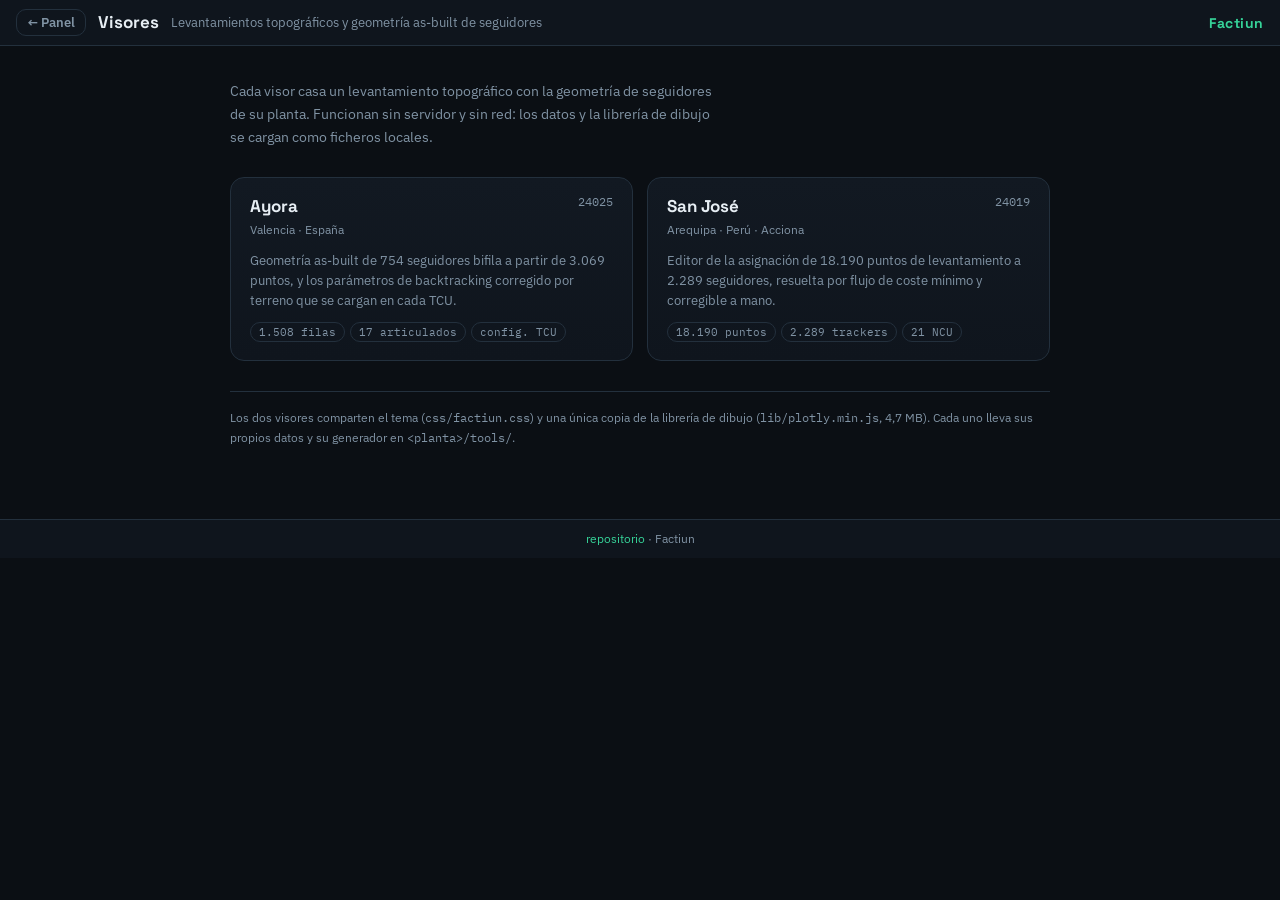
==== index.html @ 829b48a4 "Un solo repositorio para todos los visores Reestructura el repo para alojar varios visores en vez de" ====
<!doctype html>
<html lang="es">
<head>
<meta charset="UTF-8">
<meta name="viewport" content="width=device-width, initial-scale=1">
<meta name="theme-color" content="#0B0F14">
<title>Visores — Factiun</title>
<link rel="icon" href="favicon.svg">
<link rel="preconnect" href="https://fonts.googleapis.com">
<link rel="preconnect" href="https://fonts.gstatic.com" crossorigin>
<link href="https://fonts.googleapis.com/css2?family=IBM+Plex+Sans:wght@400;500;600;700&family=IBM+Plex+Mono:wght@400;600&family=Space+Grotesk:wght@600;700&display=swap" rel="stylesheet">
<link rel="stylesheet" href="css/factiun.css">
<style>
  body{display:block;overflow-y:auto}
  main{max-width:860px;margin:0 auto;padding:34px 20px 60px}
  .lead{color:var(--muted);font-size:14px;line-height:1.65;margin:0 0 28px;max-width:62ch}
  .grid{display:grid;gap:14px;grid-template-columns:repeat(auto-fit,minmax(320px,1fr))}
  .card{display:block;text-decoration:none;background:linear-gradient(180deg,var(--panel),var(--panel-2));
        border:1px solid var(--line);border-radius:var(--radius);padding:18px 19px;transition:border-color .15s}
  .card:hover{border-color:var(--accent)}
  .card h2{margin:0 0 3px;font:700 17px/1.2 var(--display);color:var(--text)}
  .card .code{float:right;font:400 12px/1 var(--mono);color:var(--muted)}
  .card .loc{font-size:12px;color:var(--muted);margin:0 0 11px}
  .card p{font-size:12.5px;color:var(--muted);line-height:1.6;margin:0 0 12px}
  .tags{display:flex;flex-wrap:wrap;gap:5px}
  .tag{font:400 10.5px/1 var(--mono);color:var(--muted);border:1px solid var(--line);border-radius:20px;padding:4px 8px}
  .foot2{margin-top:30px;padding-top:16px;border-top:1px solid var(--line);font-size:11.5px;color:var(--muted);line-height:1.7}
</style>
</head>
<body>
<header class="app-bar">
  <a class="back" href="https://imoriana3.github.io/proyectos/">← Panel</a>
  <h1>Visores</h1>
  <span class="sub">Levantamientos topográficos y geometría as-built de seguidores</span>
  <span class="brand">Factiun</span>
</header>

<main>
  <p class="lead">Cada visor casa un levantamiento topográfico con la geometría de seguidores de su planta.
  Funcionan sin servidor y sin red: los datos y la librería de dibujo se cargan como ficheros locales.</p>

  <div class="grid">
    <a class="card" href="ayora/">
      <span class="code">24025</span>
      <h2>Ayora</h2>
      <p class="loc">Valencia · España</p>
      <p>Geometría as-built de 754 seguidores bifila a partir de 3.069 puntos, y los parámetros de
      backtracking corregido por terreno que se cargan en cada TCU.</p>
      <div class="tags"><span class="tag">1.508 filas</span><span class="tag">17 articulados</span><span class="tag">config. TCU</span></div>
    </a>

    <a class="card" href="san-jose/">
      <span class="code">24019</span>
      <h2>San José</h2>
      <p class="loc">Arequipa · Perú · Acciona</p>
      <p>Editor de la asignación de 18.190 puntos de levantamiento a 2.289 seguidores, resuelta por
      flujo de coste mínimo y corregible a mano.</p>
      <div class="tags"><span class="tag">18.190 puntos</span><span class="tag">2.289 trackers</span><span class="tag">21 NCU</span></div>
    </a>
  </div>

  <p class="foot2">Los dos visores comparten el tema (<span class="mono">css/factiun.css</span>) y una única copia
  de la librería de dibujo (<span class="mono">lib/plotly.min.js</span>, 4,7 MB). Cada uno lleva sus propios datos
  y su generador en <span class="mono">&lt;planta&gt;/tools/</span>.</p>
</main>

<footer class="app-foot">
  <a href="https://github.com/imoriana3/visores">repositorio</a> · Factiun
</footer>
</body>
</html>
---- css/factiun.css ----
:root{--void:#0B0F14;--panel:#121922;--panel-2:#0F151D;--line:#23303D;--text:#E7EEF4;--muted:#8093A4;--accent:#36D399;--cyan:#46d4f4;--edit:#f5a623;--radius:14px;--sans:'IBM Plex Sans',system-ui,sans-serif;--mono:'IBM Plex Mono',ui-monospace,monospace;--display:'Space Grotesk',var(--sans);}
  *{box-sizing:border-box}
  html,body{margin:0;height:100%}
  body{background:var(--void);color:var(--text);font-family:var(--sans);display:flex;flex-direction:column}
  .mono{font-family:var(--mono);}
  /* ---- Cabecera / footer comunes Factiun ---- */
  .app-bar{display:flex;align-items:center;gap:12px;flex-wrap:wrap;padding:9px 16px;background:var(--panel-2);border-bottom:1px solid var(--line);font-family:var(--sans)}
  .app-bar .back{color:var(--muted);text-decoration:none;font:600 13px/1 var(--sans);padding:6px 10px;border:1px solid var(--line);border-radius:10px;white-space:nowrap}
  .app-bar .back:hover{color:var(--text);border-color:var(--accent)}
  .app-bar h1{margin:0;font:700 17px/1.1 var(--display);color:var(--text);letter-spacing:0;text-transform:none}
  .app-bar .sub{color:var(--muted);font-size:12.5px;margin:0 auto 0 0;line-height:1.3;text-transform:none}
  .app-bar .client{color:var(--text);font-size:11.5px;border:1px solid var(--line);padding:3px 9px;border-radius:999px}
  .app-bar .client:empty{display:none}
  .app-bar .brand{color:var(--accent);font:700 14px/1 var(--display);letter-spacing:.04em}
  .app-foot{padding:10px 16px;text-align:center;color:var(--muted);font:400 12px/1.5 var(--sans);border-top:1px solid var(--line);background:var(--panel-2)}
  .app-foot a{color:var(--accent);text-decoration:none}
  .app-foot a:hover{text-decoration:underline}
  #app{display:flex;flex:1;min-height:0;width:100%;overflow:hidden}
  #panel{width:312px;min-width:312px;background:linear-gradient(180deg,var(--panel),var(--panel-2));border-right:1px solid var(--line);padding:16px 15px;overflow-y:auto}
  #plotwrap{flex:1;position:relative;min-width:0}
  #plot{position:absolute;inset:0}
  h1{font-size:14px;margin:0;letter-spacing:.04em;font-weight:650}
  h1 .pin{color:var(--accent)}
  .sub{font-size:10.5px;color:var(--muted);margin:3px 0 12px;line-height:1.5}
  .grp{margin-bottom:13px;padding-bottom:12px;border-bottom:1px solid var(--line)}
  .grp:last-child{border-bottom:none}
  label.cap{display:block;font-size:9.5px;text-transform:uppercase;letter-spacing:.12em;color:var(--muted);margin-bottom:6px}
  select,input[type=text]{width:100%;background:var(--panel-2);border:1px solid var(--line);color:var(--text);padding:8px 9px;border-radius:7px;font-size:13px;outline:none}
  select:focus,input:focus{border-color:var(--accent)}
  .radio{display:flex;gap:5px;background:var(--panel-2);border:1px solid var(--line);border-radius:8px;padding:3px}
  .radio label{flex:1;text-align:center;font-size:11px;padding:6px 3px;border-radius:6px;cursor:pointer;color:var(--muted)}
  .radio input{display:none}
  .radio label:has(input:checked){background:var(--accent)}
  .radio label:has(input:checked) span{color:var(--void);font-weight:650}
  .chk{display:flex;align-items:center;gap:9px;font-size:12.5px;padding:5px 0;cursor:pointer}
  .chk input{accent-color:var(--accent);width:16px;height:16px}
  .row{display:flex;gap:7px}
  .btn{background:var(--accent);color:var(--void);border:none;border-radius:7px;padding:9px 10px;font-size:12px;font-weight:650;cursor:pointer;letter-spacing:.02em}
  .btn.ghost{background:transparent;border:1px solid var(--line);color:var(--text);font-weight:500}
  .btn.cyan{background:var(--cyan)}
  .btn:hover{filter:brightness(1.08)}
  .btn:disabled{opacity:.4;cursor:default}
  .msg{font-size:11px;color:var(--muted);margin-top:6px;min-height:14px}
  #stats{font-size:11.5px;color:var(--muted);line-height:1.6}
  #stats b{color:var(--text)}
  .lh{font-size:10.5px;color:var(--muted);margin-bottom:6px;line-height:1.5}
  .swrow{display:flex;flex-wrap:wrap;gap:6px}
  .sw{display:inline-flex;align-items:center;gap:5px;font-size:10px;color:var(--muted)}
  .sw i{width:12px;height:12px;border-radius:3px;display:inline-block;border:1px solid rgba(255,255,255,.15)}
  #ncuLegend{display:flex;flex-wrap:wrap;gap:6px 9px;margin-top:4px}
  .shapes{display:flex;flex-direction:column;gap:5px;font-size:11px;color:var(--muted)}
  .shapes div{display:flex;align-items:center;gap:9px}
  .shapes .m{width:15px;text-align:center;color:var(--text)}
  details summary{cursor:pointer;font-size:9.5px;text-transform:uppercase;letter-spacing:.12em;color:var(--muted);outline:none}
  .foot{font-size:9.5px;color:#5a606b;margin-top:8px;line-height:1.55}
  #counts{display:flex;flex-wrap:wrap;gap:5px;margin-top:9px}
  .pill{font-size:10px;padding:3px 7px;border-radius:20px;border:1px solid var(--c);color:var(--c)}
  /* edit box */
  #editBox{background:var(--panel-2);border:1px solid var(--line);border-radius:9px;padding:11px;opacity:.55;transition:.15s}
  #editBox.active{opacity:1;border-color:var(--cyan)}
  #selInfo{font-size:11.5px;color:var(--text);line-height:1.55;margin-bottom:9px;min-height:30px}
  #editCount{font-size:10px;color:var(--edit);margin-top:8px;text-align:right}
  #flash{position:absolute;bottom:18px;left:50%;transform:translateX(-50%);background:#1b1e26;border:1px solid var(--cyan);
    color:var(--text);padding:9px 16px;border-radius:8px;font-size:12.5px;opacity:0;transition:opacity .25s;pointer-events:none;z-index:50;font-family:var(--mono)}
  .hint{font-size:10px;color:#5a606b;margin:6px 0 0;line-height:1.5}
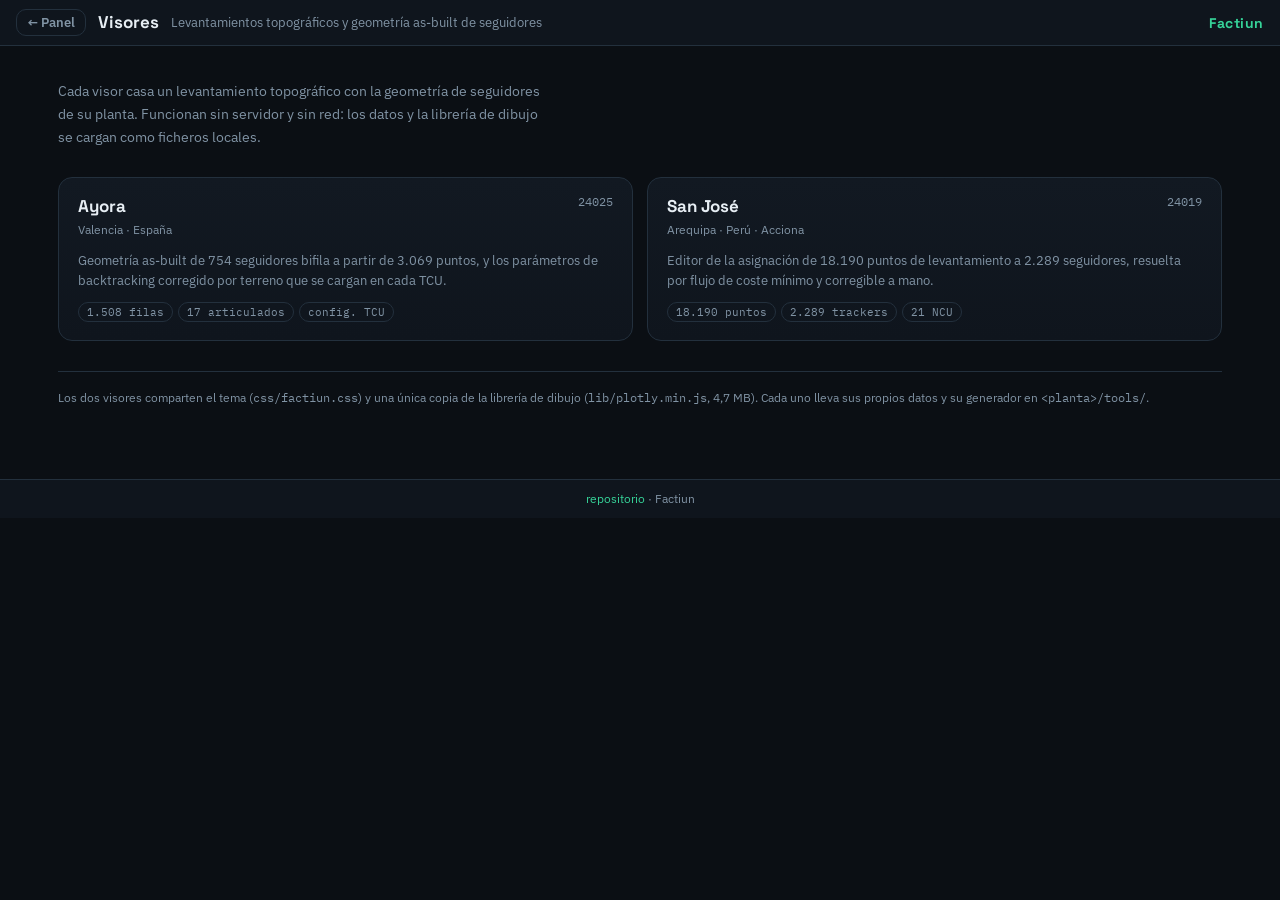
==== commit e84d1fce: "El indice aprovecha el ancho: de 860 px de tope a min(2560px,94vw) La rejilla de visores es de tarje" ====
--- a/index.html
+++ b/index.html
@@ -12,7 +12,9 @@
 <link rel="stylesheet" href="css/factiun.css">
 <style>
   body{display:block;overflow-y:auto}
-  main{max-width:860px;margin:0 auto;padding:34px 20px 60px}
+  /* La rejilla de visores es de tarjetas de 320 px minimo: con el tope en 860 px se quedaba en
+     dos columnas y 550 px muertos a cada lado en una pantalla de 1920. */
+  main{max-width:min(2560px,94vw);margin:0 auto;padding:34px 20px 60px}
   .lead{color:var(--muted);font-size:14px;line-height:1.65;margin:0 0 28px;max-width:62ch}
   .grid{display:grid;gap:14px;grid-template-columns:repeat(auto-fit,minmax(320px,1fr))}
   .card{display:block;text-decoration:none;background:linear-gradient(180deg,var(--panel),var(--panel-2));
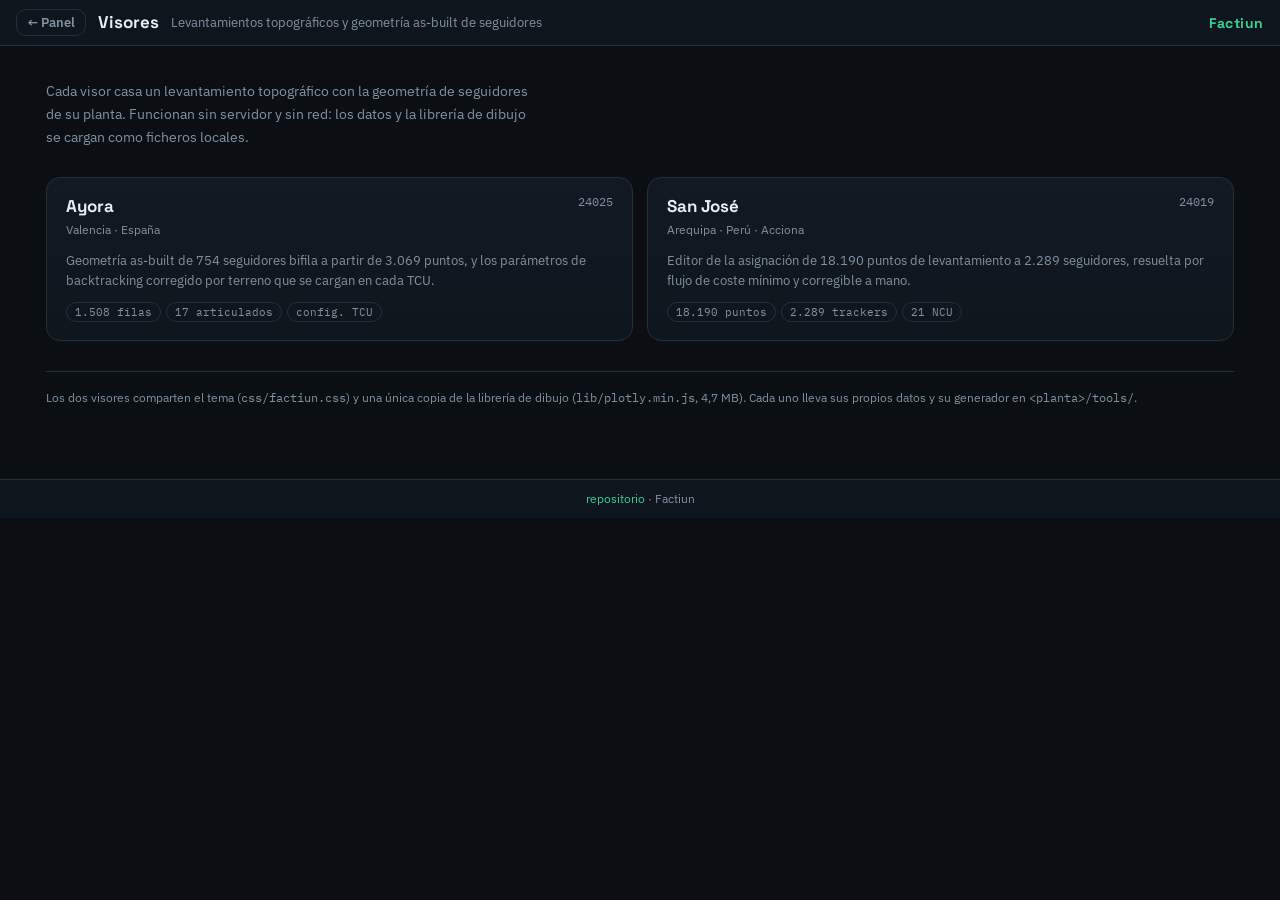
==== commit 592721fa: "El indice de visores, al mismo tope que el resto de fichas Iba a min(2560px,94vw) y las fichas de co" ====
--- a/index.html
+++ b/index.html
@@ -14,7 +14,7 @@
   body{display:block;overflow-y:auto}
   /* La rejilla de visores es de tarjetas de 320 px minimo: con el tope en 860 px se quedaba en
      dos columnas y 550 px muertos a cada lado en una pantalla de 1920. */
-  main{max-width:min(2560px,94vw);margin:0 auto;padding:34px 20px 60px}
+  main{max-width:min(2560px,96vw);margin:0 auto;padding:34px 20px 60px}
   .lead{color:var(--muted);font-size:14px;line-height:1.65;margin:0 0 28px;max-width:62ch}
   .grid{display:grid;gap:14px;grid-template-columns:repeat(auto-fit,minmax(320px,1fr))}
   .card{display:block;text-decoration:none;background:linear-gradient(180deg,var(--panel),var(--panel-2));
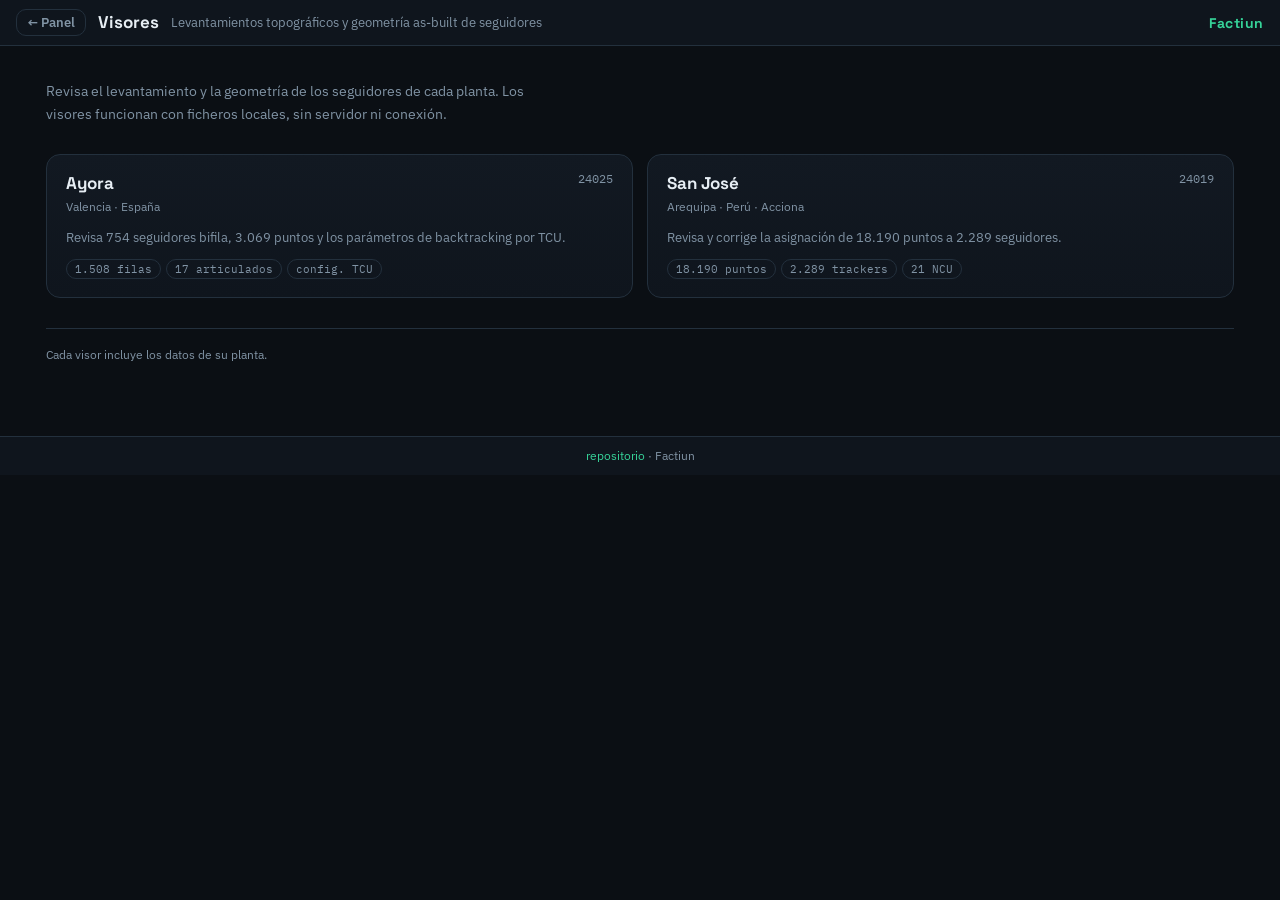
==== commit 21728f28: "ui: aplicar textos claros de SolarGPT" ====
--- a/index.html
+++ b/index.html
@@ -38,16 +38,14 @@
 </header>
 
 <main>
-  <p class="lead">Cada visor casa un levantamiento topográfico con la geometría de seguidores de su planta.
-  Funcionan sin servidor y sin red: los datos y la librería de dibujo se cargan como ficheros locales.</p>
+  <p class="lead">Revisa el levantamiento y la geometría de los seguidores de cada planta. Los visores funcionan con ficheros locales, sin servidor ni conexión.</p>
 
   <div class="grid">
     <a class="card" href="ayora/">
       <span class="code">24025</span>
       <h2>Ayora</h2>
       <p class="loc">Valencia · España</p>
-      <p>Geometría as-built de 754 seguidores bifila a partir de 3.069 puntos, y los parámetros de
-      backtracking corregido por terreno que se cargan en cada TCU.</p>
+      <p>Revisa 754 seguidores bifila, 3.069 puntos y los parámetros de backtracking por TCU.</p>
       <div class="tags"><span class="tag">1.508 filas</span><span class="tag">17 articulados</span><span class="tag">config. TCU</span></div>
     </a>
 
@@ -55,15 +53,12 @@
       <span class="code">24019</span>
       <h2>San José</h2>
       <p class="loc">Arequipa · Perú · Acciona</p>
-      <p>Editor de la asignación de 18.190 puntos de levantamiento a 2.289 seguidores, resuelta por
-      flujo de coste mínimo y corregible a mano.</p>
+      <p>Revisa y corrige la asignación de 18.190 puntos a 2.289 seguidores.</p>
       <div class="tags"><span class="tag">18.190 puntos</span><span class="tag">2.289 trackers</span><span class="tag">21 NCU</span></div>
     </a>
   </div>
 
-  <p class="foot2">Los dos visores comparten el tema (<span class="mono">css/factiun.css</span>) y una única copia
-  de la librería de dibujo (<span class="mono">lib/plotly.min.js</span>, 4,7 MB). Cada uno lleva sus propios datos
-  y su generador en <span class="mono">&lt;planta&gt;/tools/</span>.</p>
+  <p class="foot2">Cada visor incluye los datos de su planta.</p>
 </main>
 
 <footer class="app-foot">
